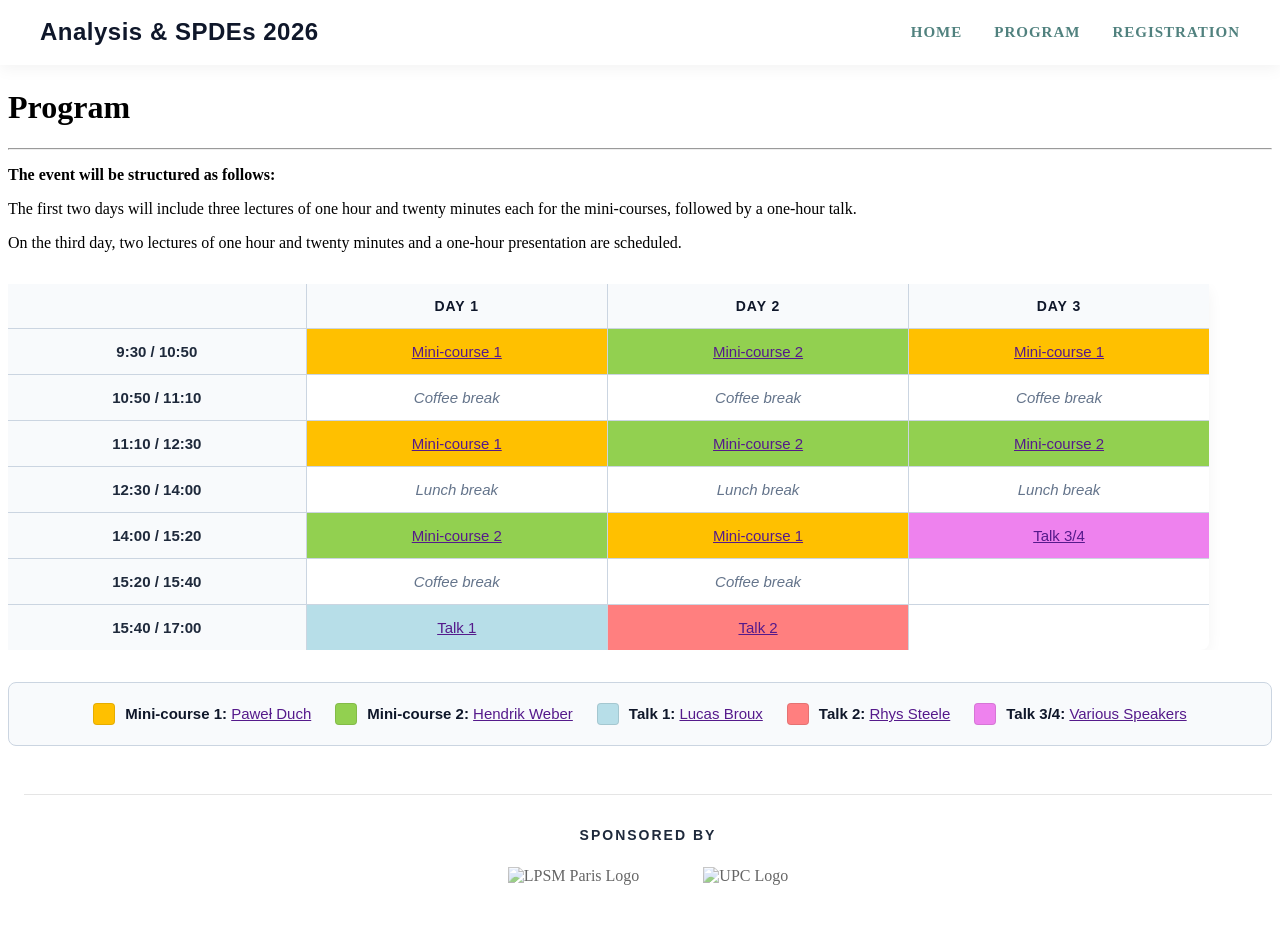
==== program.html @ 4d29aa86 "Add files via upload" ====
<!DOCTYPE html>
<html lang="en">

<head>

    <meta charset="utf-8">
    <meta http-equiv="X-UA-Compatible" content="IE=edge">
    <meta name="viewport" content="width=device-width, initial-scale=1">
    <meta name="description" content="">
    <meta name="author" content="">

    <title>About</title>

    <link href="vendor/bootstrap/css/bootstrap.min.css" rel="stylesheet">

    <link href="css/clean-blog.min.css" rel="stylesheet">

    <link href="vendor/font-awesome/css/font-awesome.min.css" rel="stylesheet" type="text/css">
    <link href='https://fonts.googleapis.com/css?family=Lora:400,700,400italic,700italic' rel='stylesheet' type='text/css'>
    <link href='https://fonts.googleapis.com/css?family=Open+Sans:300italic,400italic,600italic,700italic,800italic,400,300,600,700,800' rel='stylesheet' type='text/css'>
    
    <link rel="preconnect" href="https://fonts.googleapis.com">
    <link rel="preconnect" href="https://fonts.gstatic.com" crossorigin>
    <link href="https://fonts.googleapis.com/css2?family=Playfair+Display:wght@700&display=swap" rel="stylesheet">

    </head>
<style>
:root {
    --primary-text: #0f172a; 
    --secondary-text: #1e293b;
    --accent-color: #2563eb; 
    --nav-color: #50817e;
  }

  /* --- NEW GLASS NAVBAR CSS (Hardcoded Pixels to Override Bootstrap) --- */
  .glass-navbar {
    position: fixed;
    top: 0;
    left: 0;
    width: 100%;
    background: rgba(255, 255, 255, 0.85);
    backdrop-filter: blur(10px);
    -webkit-backdrop-filter: blur(10px);
    border-bottom: 1px solid rgba(255,255,255,0.2);
    box-shadow: 0 4px 15px rgba(0,0,0,0.05);
    z-index: 1030;
  }

  .glass-navbar .nav-container {
    max-width: 1200px;
    margin: 0 auto;
    /* Hardcoded padding to match the title page exactly */
    padding: 20px 32px; 
    display: flex;
    justify-content: space-between;
    align-items: center;
  }

  .glass-navbar .nav-brand {
    font-family:  Georgia, sans-serif;
    /* Hardcoded 24px replaces 1.5rem to fight Bootstrap shrinking */
    font-size: 24px; 
    font-weight: 700;
    color: var(--primary-text);
    text-decoration: none;
    letter-spacing: 0.5px;
    line-height: 1;
  }
  
  .glass-navbar .nav-brand:hover {
    color: var(--primary-text);
    text-decoration: none;
  }

  .glass-navbar .nav-links {
    display: flex;
    /* Hardcoded 32px gap replaces 2rem */
    gap: 32px; 
    margin: 0;
    padding: 0;
    align-items: center;
  }

  .glass-navbar .nav-links a {
    text-decoration: none;
    color: var(--nav-color);
    font-weight: 600;
    /* Hardcoded 15px replaces 0.95rem */
    font-size: 15px; 
    text-transform: uppercase;
    letter-spacing: 1px;
    transition: color 0.2s ease;
  }

  .glass-navbar .nav-links a:hover {
    color: var(--accent-color);
    text-decoration: none;
  }

  /* Original Logos Section CSS */
  .logos-section {
    margin-top: 3rem;
    margin-bottom: 3rem;
    margin-left: 1rem;
    padding-top: 2rem;
    border-top: 1px solid rgba(0,0,0,0.1);
  }

  .logos-section h4 {
    font-size: 14px;
    font-family: -apple-system, BlinkMacSystemFont, 'Segoe UI', Roboto, Helvetica, Arial, sans-serif;
    text-transform: uppercase;
    letter-spacing: 2px;
    color: var(--secondary-text);
    margin-top: 0;
    margin-bottom: 24px;
    font-weight: 700;
    text-align: center;
  }

  .logos-container {
    display: flex;
    justify-content: center;
    align-items: center;
    gap: 64px;
    flex-wrap: wrap; 
  }

  .sponsor-logo {
    max-height: 70px; 
    max-width: 250px;
    object-fit: contain;
    opacity: 0.6;
    transition: opacity 0.3s ease, transform 0.3s ease;
  }

  .sponsor-logo:hover {
    opacity: 1;
    transform: scale(1.05);
  }
  .table-responsive {
    width: 100%;
    overflow-x: auto;
    margin: 2rem 0;
  }

  .program-table {
    width: 95%;
    border-collapse: collapse;
    font-family: -apple-system, BlinkMacSystemFont, 'Segoe UI', Roboto, Helvetica, Arial, sans-serif;
    background: #ffffff;
    box-shadow: 0 4px 15px rgba(0,0,0,0.05);
    border-radius: 8px;
    /* This ensures the rounded corners show up over the borders */
    border-style: hidden; 
  }

  .program-table th, .program-table td {
    border: 1px solid #cbd5e1;
    padding: 14px 16px;
    text-align: center;
    font-size: 15px;
  }

  .program-table th {
    background-color: #f8fafc;
    font-weight: 700;
    color: var(--primary-text);
    text-transform: uppercase;
    letter-spacing: 1px;
    font-size: 14px;
  }

  .time-col {
    font-weight: 600;
    color: var(--secondary-text);
    background-color: #f8fafc;
    white-space: nowrap; /* Prevents times from stacking on two lines */
  }

  /* Custom Colors matching your image */
  .mc1 { background-color: #ffc000; color: #000; font-weight: 500; }
  .mc2 { background-color: #92d050; color: #000; font-weight: 500; }
  .talk1 { background-color: #b7dee8; color: #000; font-weight: 500; }
  .talk2 { background-color: #FF7F7F; color: #000; font-weight: 500; }
  .talk3 { background-color: violet; color: #000; font-weight: 500; }
  .talk4 { background-color: blue; color: #000; font-weight: 500; }
  
  /* Styling for breaks and lunch */
  .break { 
    font-style: italic; 
    color: #64748b; 
    background-color: #ffffff;
  }
  .schedule-legend {
    display: flex;
    flex-wrap: wrap;
    gap: 24px;
    margin-top: 10px;
    padding: 20px;
    background: #f8fafc;
    border-radius: 8px;
    border: 1px solid #cbd5e1;
    font-family: -apple-system, BlinkMacSystemFont, 'Segoe UI', Roboto, Helvetica, Arial, sans-serif;
    font-size: 15px;
    color: var(--primary-text);
    justify-content: center;
  }

  .legend-item {
    display: flex;
    align-items: center;
    gap: 10px;
  }

  .legend-color {
    width: 20px;
    height: 20px;
    border-radius: 4px;
    border: 1px solid rgba(0,0,0,0.1);
  }
  
  /* Matching the table colors */
  .color-mc1 { background-color: #ffc000; }
  .color-mc2 { background-color: #92d050; }
  .color-talk1 { background-color: #b7dee8; }
  .color-talk2 { background-color: #FF7F7F; }
  .color-talk3 { background-color: violet; }
  .color-talk4 { background-color: blue; }

  /* Responsive Adjustments */
  @media (max-width: 900px) {
    .logos-container { gap: 32px; }
    .glass-navbar .nav-container { flex-direction: column; gap: 16px; padding: 16px; }
    .glass-navbar .nav-links { flex-wrap: wrap; justify-content: center; gap: 16px; }
  }
</style>
<body>

    <nav class="glass-navbar">
        <div class="nav-container">
            <a href="index.html" class="nav-brand">Analysis &amp SPDEs 2026</a>
            <div class="nav-links">
                <a href="index.html">Home</a>
                <a href="program.html">Program</a>
                <!-- <a href="abstracts.html">Abstracts</a> -->
                <!-- <a href="participants.html">Participants</a> -->
                <a href="registration.html">Registration</a>
            </div>
        </div>
    </nav>

    <header class="intro-header" style="background-image: url('img/green_background.jpg'); margin-top: 0; padding-top: 60px;">
        <div class="container">
            <div class="row">
                <div class="col-lg-8 col-lg-offset-2 col-md-10 col-md-offset-1">
                    <div class="page-heading">
                        <h1> Program </h1>
                        <hr class="small">
                        <span class="subheading"></span>
                    </div>
                </div>
            </div>
        </div>
    </header>
    <div class="container">
        <div class="abstract">
            <p><strong>The event will be structured as follows:</strong></p>
            <p>
            The first two days will include three lectures of one hour and twenty minutes each for the mini-courses, followed by a one-hour talk.
            </p>

            <p>
            On the third day, two lectures of one hour and twenty minutes and a one-hour presentation are scheduled.
            </p>
        </div>
    </div>
    <div class="table-responsive">
    <table class="program-table">
        <thead>
        <tr>
            <th></th>
            <th>Day 1</th>
            <th>Day 2</th>
            <th>Day 3</th>
        </tr>
        </thead>
        <tbody>
        <tr>
            <td class="time-col">9:30 / 10:50</td>
            <td class="mc1"><a href="">Mini-course 1</a></td>
            <td class="mc2"><a href="">Mini-course 2</a></td>
            <td class="mc1"><a href="">Mini-course 1</a></td>
        </tr>
        <tr>
            <td class="time-col">10:50 / 11:10</td>
            <td class="break">Coffee break</td>
            <td class="break">Coffee break</td>
            <td class="break">Coffee break</td>
        </tr>
        <tr>
            <td class="time-col">11:10 / 12:30</td>
            <td class="mc1"><a href="">Mini-course 1</a></td>
            <td class="mc2"><a href="">Mini-course 2</a></td>
            <td class="mc2"><a href="">Mini-course 2</a></td>
        </tr>
        <tr>
            <td class="time-col">12:30 / 14:00</td>
            <td class="break">Lunch break</td>
            <td class="break">Lunch break</td>
            <td class="break">Lunch break</td>
        </tr>
        <tr>
            <td class="time-col">14:00 / 15:20</td>
            <td class="mc2"><a href="">Mini-course 2</a></td>
            <td class="mc1"><a href="">Mini-course 1</a></td>
            <td class="talk3"><a href="">Talk 3/4</a></td>
        </tr>
        <tr>
            <td class="time-col">15:20 / 15:40</td>
            <td class="break">Coffee break</td>
            <td class="break">Coffee break</td>
            <td></td>
        </tr>
        <tr>
            <td class="time-col">15:40 / 17:00</td>
            <td class="talk1"><a href="">Talk 1</a></td>
            <td class="talk2"><a href="">Talk 2</a></td>
            <td></td>
        </tr>
        </tbody>
    </table>
    </div>
    
    <div class="schedule-legend">
        <div class="legend-item">
            <div class="legend-color color-mc1"></div>
        <span><strong>Mini-course 1:</strong> <a href="">Paweł Duch</a></span>
        </div>
  
        <div class="legend-item">
            <div class="legend-color color-mc2"></div>
            <span><strong>Mini-course 2:</strong> <a href="">Hendrik Weber</a></span>
        </div>
  
        <div class="legend-item">
            <div class="legend-color color-talk1"></div>
            <span><strong>Talk 1:</strong> <a href="">Lucas Broux</a></span>
        </div>
        <div class="legend-item">
            <div class="legend-color color-talk2"></div>
            <span><strong>Talk 2:</strong> <a href="">Rhys Steele</a></span>
        </div>
        <div class="legend-item">
            <div class="legend-color color-talk3"></div>
            <span><strong>Talk 3/4:</strong> <a href="">Various Speakers</a></span>
        </div>
        <!-- <div class="legend-item">
            <div class="legend-color color-talk4"></div>
            <span><strong>Talk 4:</strong> <a href="">Various Speakers</a></span>
        </div> -->
    </div>

    <footer>
        <div class="logos-section">
        <h4>Sponsored by</h4>
        <div class="logos-container">
          <img class="sponsor-logo" src="img/logo lpsm.png" alt="LPSM Paris Logo">
          <img class="sponsor-logo" src="img/logoupc.jpg" alt="UPC Logo">
        </div>
      </div>
    </footer>

    <script src="vendor/jquery/jquery.min.js"></script>

    <script src="vendor/bootstrap/js/bootstrap.min.js"></script>

    <script src="js/jqBootstrapValidation.js"></script>
    <script src="js/contact_me.js"></script>

    <script src="js/clean-blog.min.js"></script>

</body>

</html>
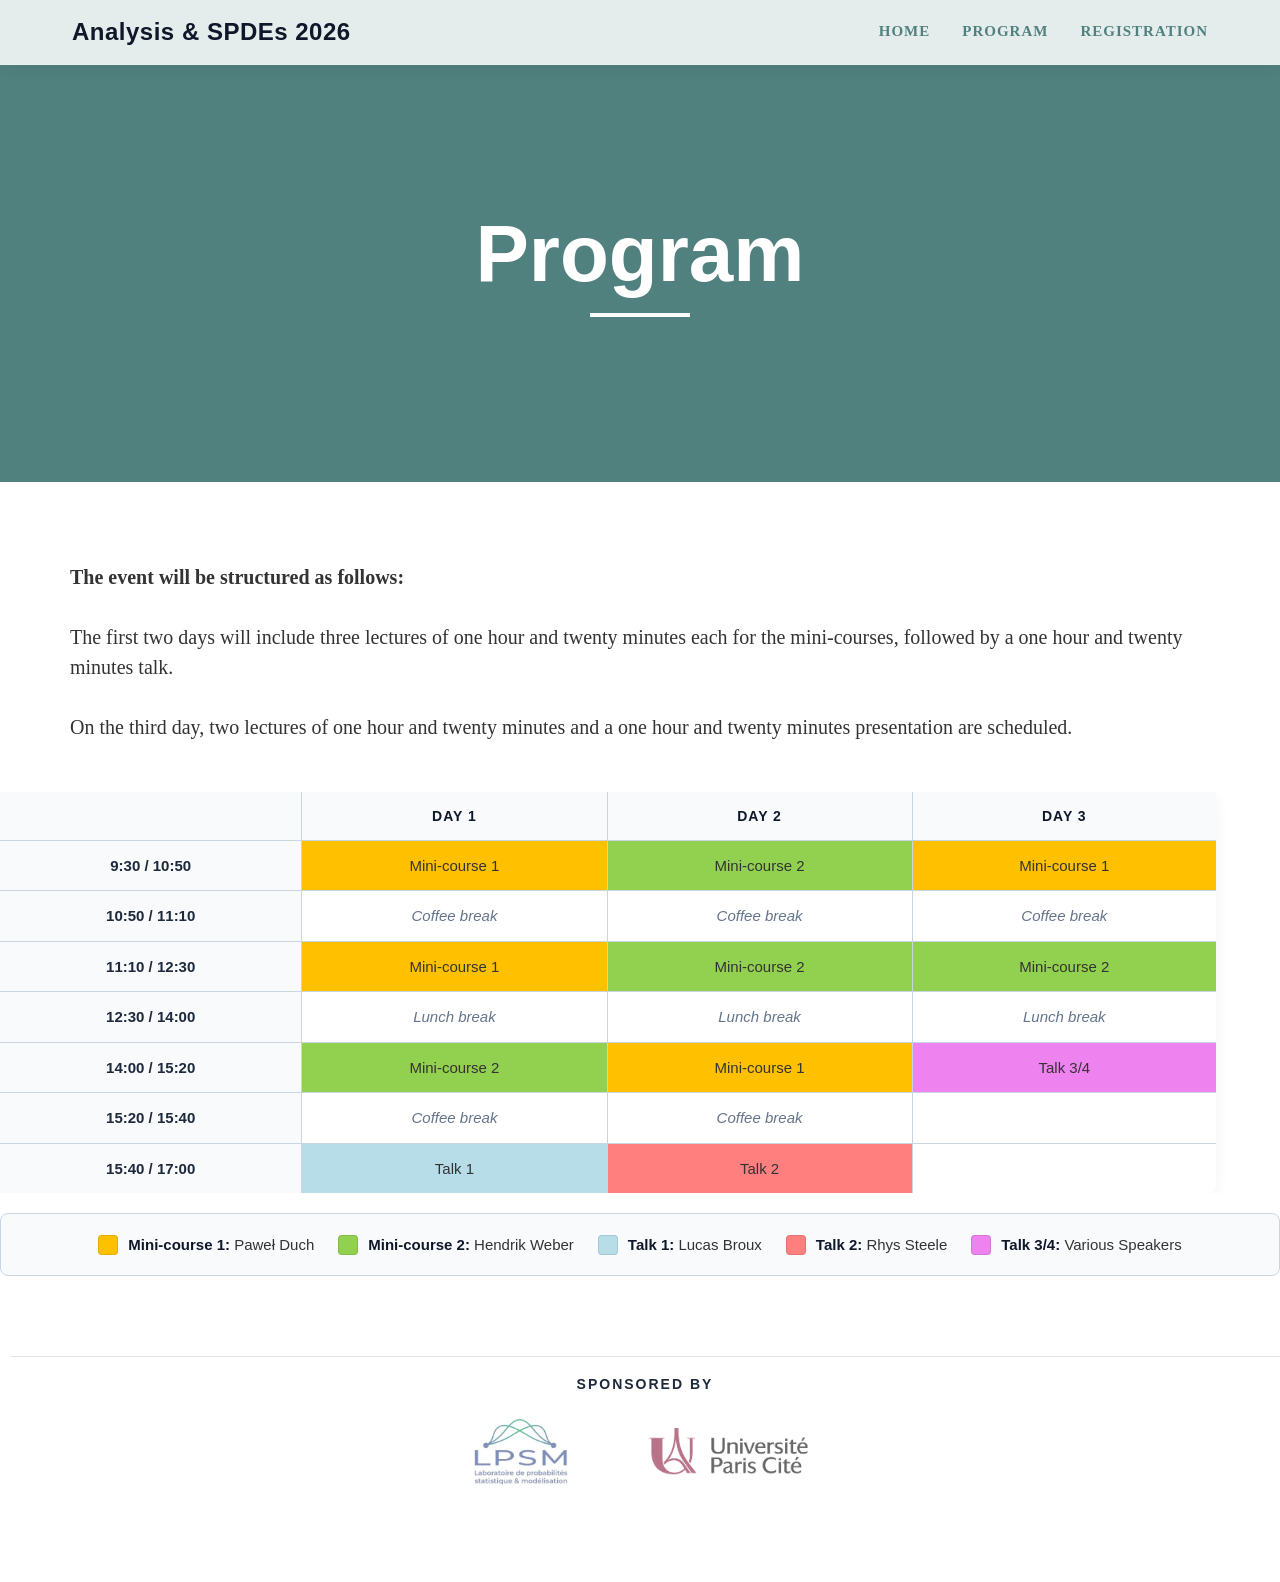
==== commit b9027cfe: "Update program.html" ====
--- a/program.html
+++ b/program.html
@@ -267,11 +267,11 @@
         <div class="abstract">
             <p><strong>The event will be structured as follows:</strong></p>
             <p>
-            The first two days will include three lectures of one hour and twenty minutes each for the mini-courses, followed by a one-hour talk.
+            The first two days will include three lectures of one hour and twenty minutes each for the mini-courses, followed by a one hour and twenty minutes talk.
             </p>
 
             <p>
-            On the third day, two lectures of one hour and twenty minutes and a one-hour presentation are scheduled.
+            On the third day, two lectures of one hour and twenty minutes and a one hour and twenty minutes presentation are scheduled.
             </p>
         </div>
     </div>
--- a/css/clean-blog.min.css
+++ b/css/clean-blog.min.css
@@ -0,0 +1,5 @@
+/*!
+ * Start Bootstrap - Clean Blog v3.3.7+1 (http://startbootstrap.com/template-overviews/clean-blog)
+ * Copyright 2013-2017 Start Bootstrap
+ * Licensed under MIT (https://github.com/BlackrockDigital/startbootstrap/blob/gh-pages/LICENSE)
+ */a,body{color:#333}.navbar-custom .nav li a,.navbar-custom .navbar-brand,h1,h2,h3,h4,h5,h6{font-weight:800}.caption,.intro-header .page-heading,.intro-header .site-heading,footer .copyright{text-align:center}body{font-family:Lora,'Times New Roman',serif;font-size:20px;-webkit-tap-highlight-color:#50817e}.intro-header .page-heading .subheading,.intro-header .post-heading .subheading,.intro-header .site-heading .subheading,.navbar-custom,h1,h2,h3,h4,h5,h6{font-family:'Open Sans','Helvetica Neue',Helvetica,Arial,sans-serif}p{line-height:1.5;margin:30px 0}p a{text-decoration:underline}a:focus,a:hover{color:#50817e}a img:focus,a img:hover{cursor:zoom-in}blockquote{color:#777;font-style:italic}hr.small{max-width:100px;margin:15px auto;border-width:4px;border-color:#fff}.navbar-custom{position:absolute;top:0;left:0;width:100%;z-index:3}.navbar-custom .navbar-header .navbar-toggle{color:#777;font-weight:800;text-transform:uppercase;font-size:12px}.navbar-custom .nav li a{text-transform:uppercase;font-size:12px;letter-spacing:1px}@media only screen and (min-width:768px){.navbar-custom{background:0 0;border-bottom:1px solid transparent}.navbar-custom .navbar-brand{color:#fff;padding:20px}.navbar-custom .navbar-brand:focus,.navbar-custom .navbar-brand:hover{color:rgba(255,255,255,.8)}.navbar-custom .nav li a{color:#fff;padding:20px}.navbar-custom .nav li a:focus,.navbar-custom .nav li a:hover{color:rgba(255,255,255,.8)}.navbar-custom .nav li ul.dropdown-menu a{color:#333}.navbar-custom .nav li ul.dropdown-menu a:focus,.navbar-custom .nav li ul.dropdown-menu a:hover{color:#50817e}}@media only screen and (min-width:1170px){.navbar-custom{-webkit-transition:background-color .3s;-moz-transition:background-color .3s;transition:background-color .3s;-webkit-transform:translate3d(0,0,0);-moz-transform:translate3d(0,0,0);-ms-transform:translate3d(0,0,0);-o-transform:translate3d(0,0,0);transform:translate3d(0,0,0);-webkit-backface-visibility:hidden;backface-visibility:hidden}.navbar-custom.is-fixed{position:fixed;top:-61px;background-color:rgba(255,255,255,.9);border-bottom:1px solid #f2f2f2;-webkit-transition:-webkit-transform .3s;-moz-transition:-moz-transform .3s;transition:transform .3s}.navbar-custom.is-fixed .navbar-brand{color:#333}.navbar-custom.is-fixed .navbar-brand:focus,.navbar-custom.is-fixed .navbar-brand:hover{color:#50817e}.navbar-custom.is-fixed .nav li a{color:#333}.navbar-custom.is-fixed .nav li a:focus,.navbar-custom.is-fixed .nav li a:hover{color:#50817e}.navbar-custom.is-visible{-webkit-transform:translate3d(0,100%,0);-moz-transform:translate3d(0,100%,0);-ms-transform:translate3d(0,100%,0);-o-transform:translate3d(0,100%,0);transform:translate3d(0,100%,0)}}.intro-header{background:center center no-repeat;-webkit-background-size:cover;-moz-background-size:cover;background-size:cover;-o-background-size:cover;margin-bottom:50px}.intro-header .page-heading,.intro-header .post-heading,.intro-header .site-heading{padding:100px 0 50px;color:#fff}.intro-header .page-heading h1,.intro-header .site-heading h1{margin-top:0;font-size:50px}.intro-header .page-heading .subheading,.intro-header .site-heading .subheading{font-size:24px;line-height:1.1;display:block;font-weight:300;margin:10px 0 0}@media only screen and (min-width:768px){.intro-header .page-heading,.intro-header .post-heading,.intro-header .site-heading{padding:150px 0}.intro-header .page-heading h1,.intro-header .site-heading h1{font-size:80px}}.intro-header .post-heading h1{font-size:35px}.intro-header .post-heading .meta,.intro-header .post-heading .subheading{line-height:1.1;display:block}.intro-header .post-heading .subheading{font-size:24px;margin:10px 0 30px;font-weight:600}.intro-header .post-heading .meta{font-family:Lora,'Times New Roman',serif;font-style:italic;font-weight:300;font-size:20px}.intro-header .post-heading .meta a{color:#fff}@media only screen and (min-width:768px){.intro-header .post-heading h1{font-size:55px}.intro-header .post-heading .subheading{font-size:30px}}.post-preview>a{color:#333}.post-preview>a:focus,.post-preview>a:hover{text-decoration:underline;color:#50817e}.post-preview>a>.post-title{font-size:30px;margin-top:30px;margin-bottom:10px; text-decoration: none;}.post-preview>a>.post-subtitle{margin:0 0 10px;font-weight:300}.post-preview>.post-meta{color:#777;font-size:18px;font-style:italic;margin-top:0}.post-preview>.post-meta>a{text-decoration:none;color:#333}.post-preview>.post-meta>a:focus,.post-preview>.post-meta>a:hover{color:#50817e;text-decoration:underline}@media only screen and (min-width:768px){.post-preview>a>.post-title{font-size:36px}}.section-heading{font-size:36px;margin-top:60px;font-weight:700}.btn,.pager li>a,.pager li>span{font-family:'Open Sans','Helvetica Neue',Helvetica,Arial,sans-serif;text-transform:uppercase;font-weight:800;letter-spacing:1px}.caption{font-size:14px;padding:10px;font-style:italic;margin:0;display:block;border-bottom-right-radius:5px;border-bottom-left-radius:5px}footer{padding:50px 0 65px}footer .list-inline{margin:0;padding:0}footer .copyright{font-size:14px;margin-bottom:0}.floating-label-form-group{font-size:14px;position:relative;margin-bottom:0;padding-bottom:.5em;border-bottom:1px solid #eee}.floating-label-form-group input,.floating-label-form-group textarea{z-index:1;position:relative;padding-right:0;padding-left:0;border:none;border-radius:0;font-size:1.5em;background:0 0;box-shadow:none!important;resize:none}.floating-label-form-group label{display:block;z-index:0;position:relative;top:2em;margin:0;font-size:.85em;line-height:1.764705882em;vertical-align:middle;vertical-align:baseline;opacity:0;-webkit-transition:top .3s ease,opacity .3s ease;-moz-transition:top .3s ease,opacity .3s ease;-ms-transition:top .3s ease,opacity .3s ease;transition:top .3s ease,opacity .3s ease}.floating-label-form-group::not(:first-child){padding-left:14px;border-left:1px solid #eee}.floating-label-form-group-with-value label{top:0;opacity:1}.floating-label-form-group-with-focus label{color:#50817e}form .row:first-child .floating-label-form-group{border-top:1px solid #eee}.btn{font-size:14px;border-radius:0;padding:15px 25px}.btn-lg{font-size:16px;padding:25px 35px}.btn-default:focus,.btn-default:hover{background-color:#50817e;border:1px solid #50817e;color:#fff}.pager{margin:20px 0 0}.pager li>a,.pager li>span{font-size:14px;padding:15px 25px;background-color:#fff;border-radius:0}.pager li>a:focus,.pager li>a:hover{color:#fff;background-color:#50817e;border:1px solid #50817e}.pager .disabled>a,.pager .disabled>a:focus,.pager .disabled>a:hover,.pager .disabled>span{color:#777;background-color:#333;cursor:not-allowed}::-moz-selection{color:#fff;text-shadow:none;background:#50817e}::selection{color:#fff;text-shadow:none;background:#50817e}img::selection{color:#fff;background:0 0}img::-moz-selection{color:#fff;background:0 0}
